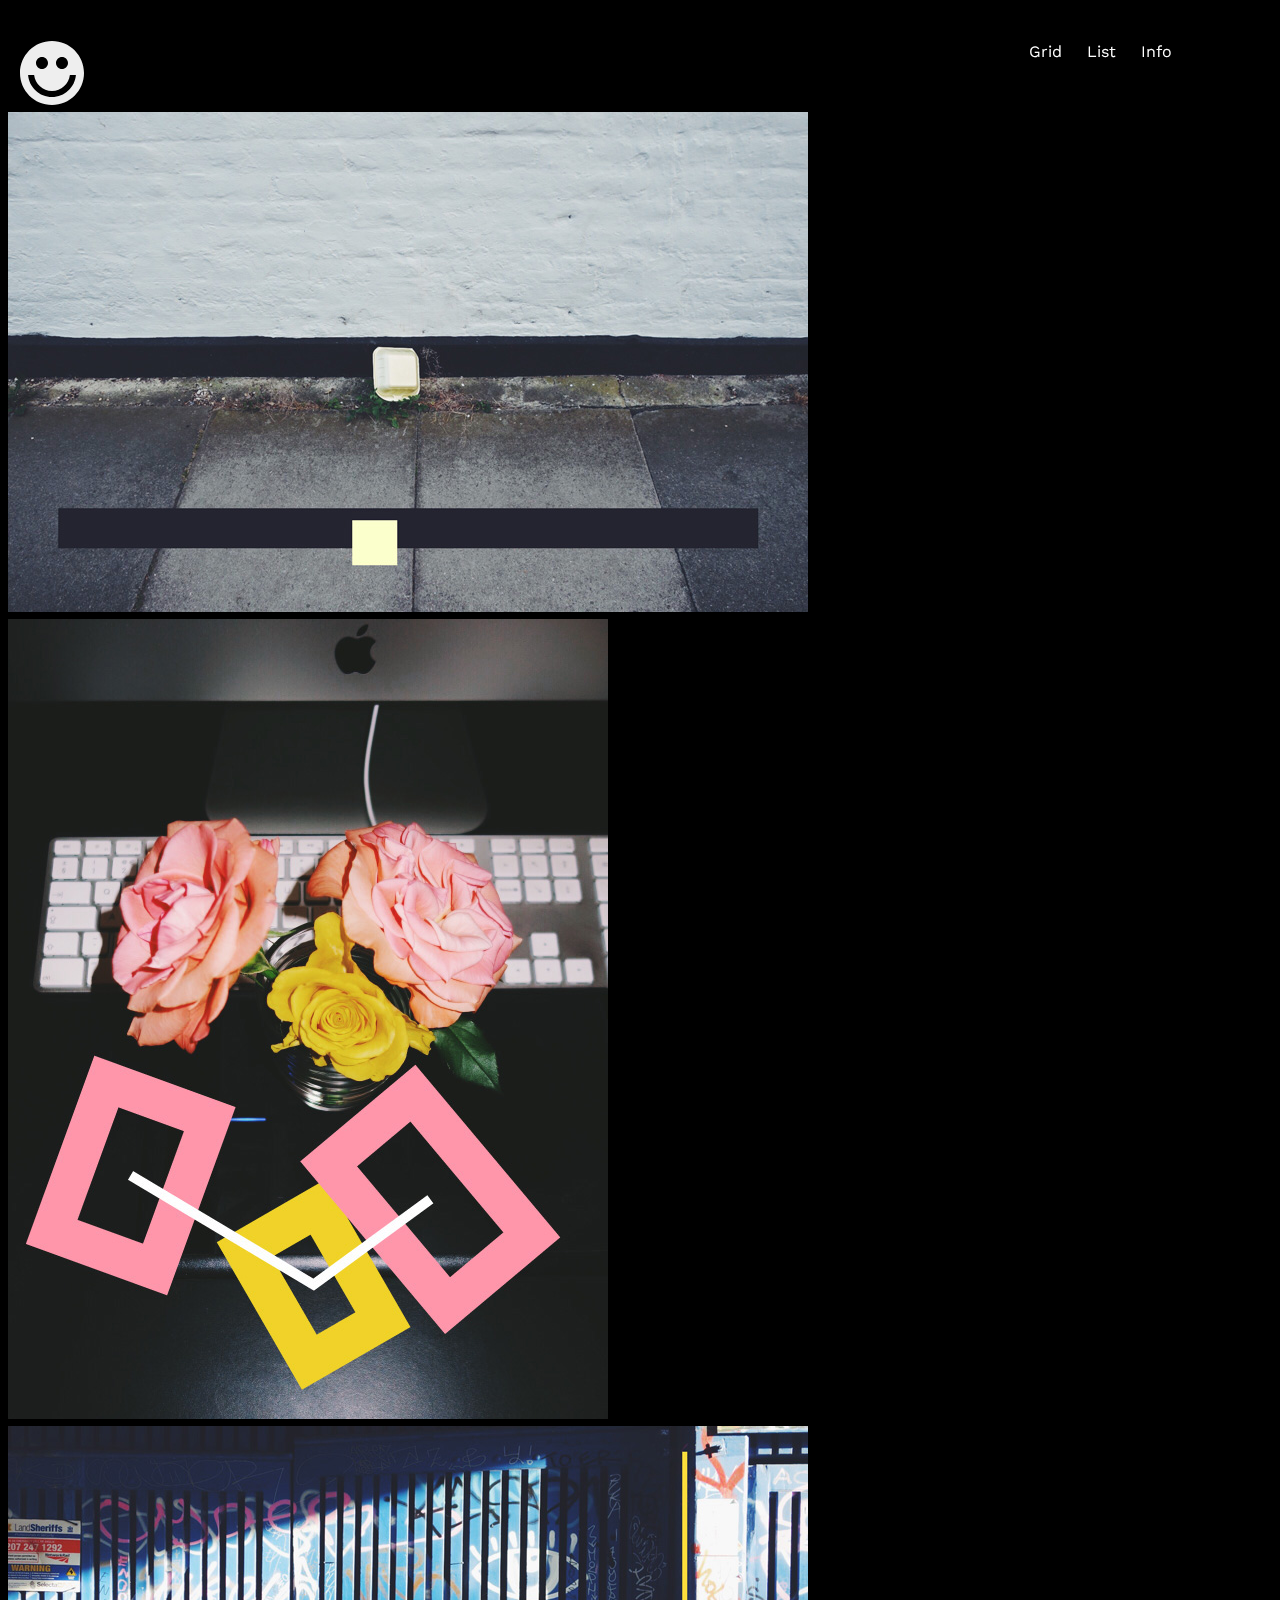
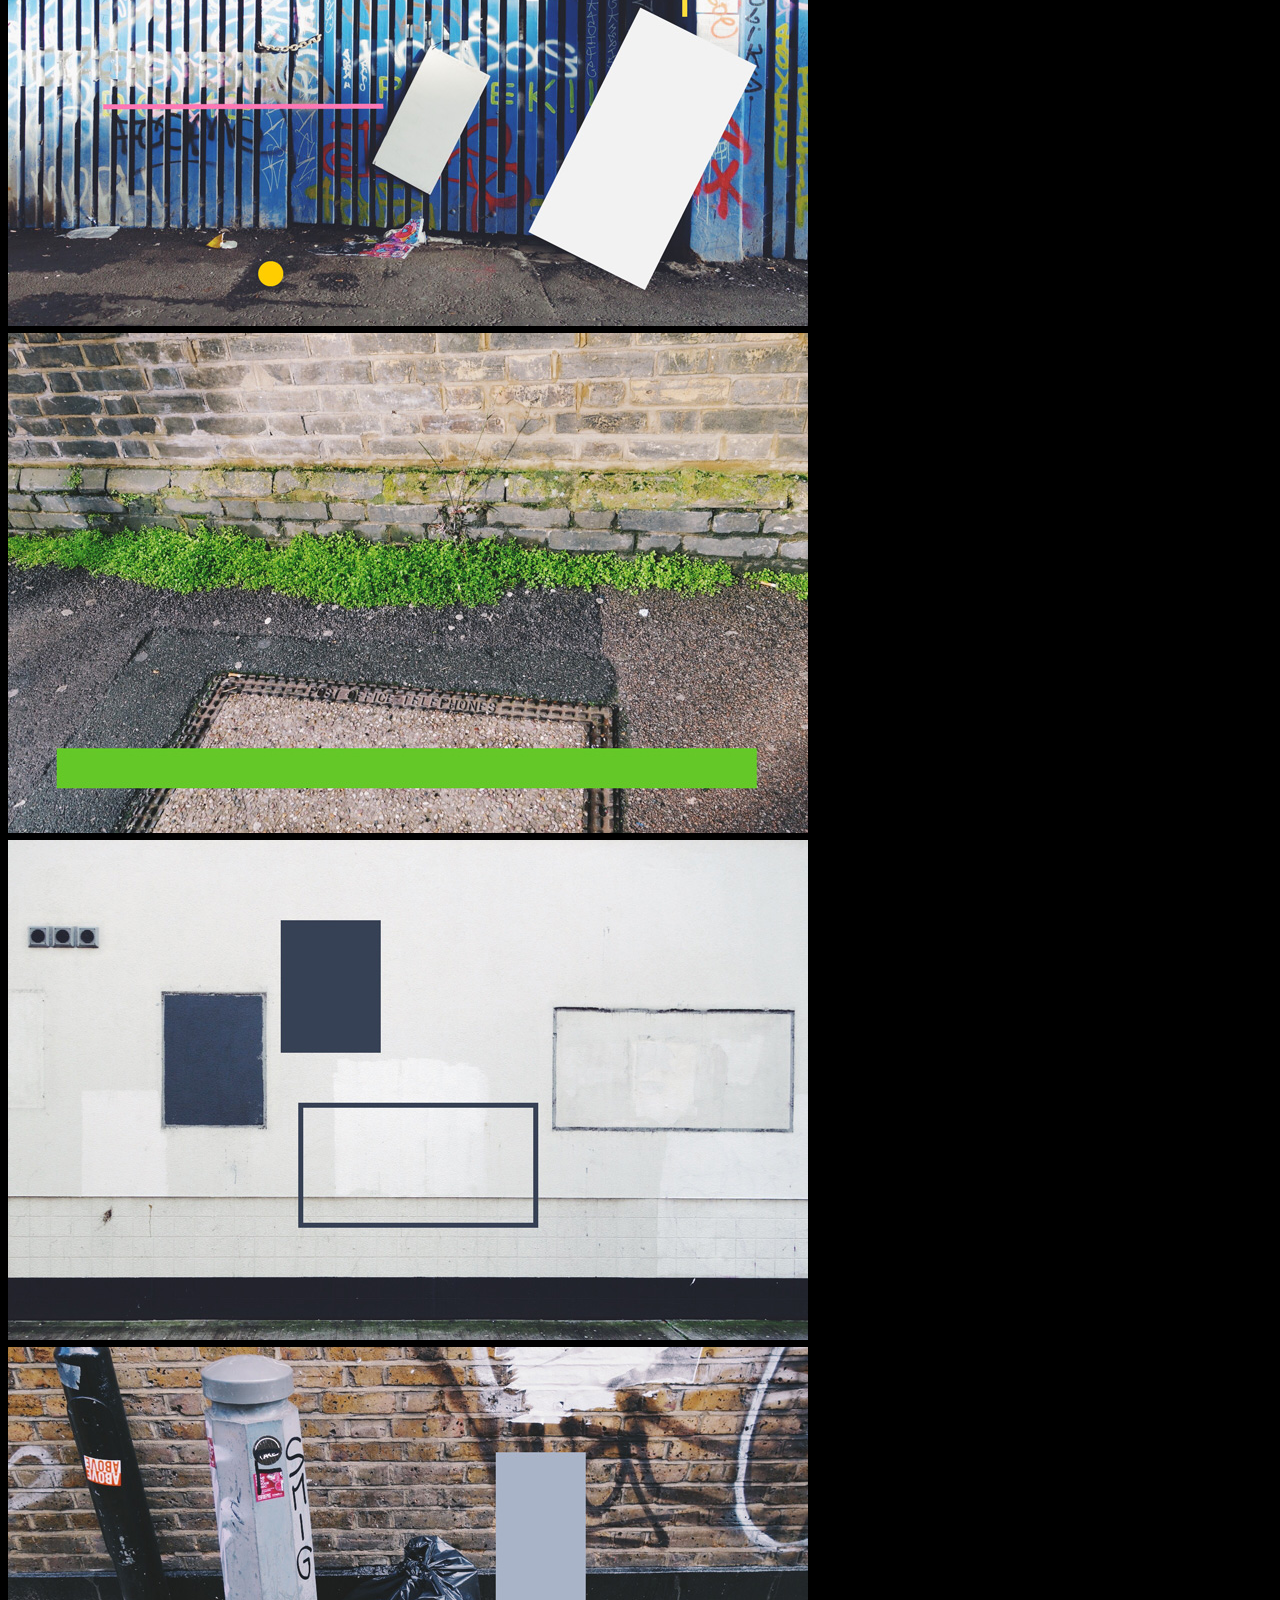
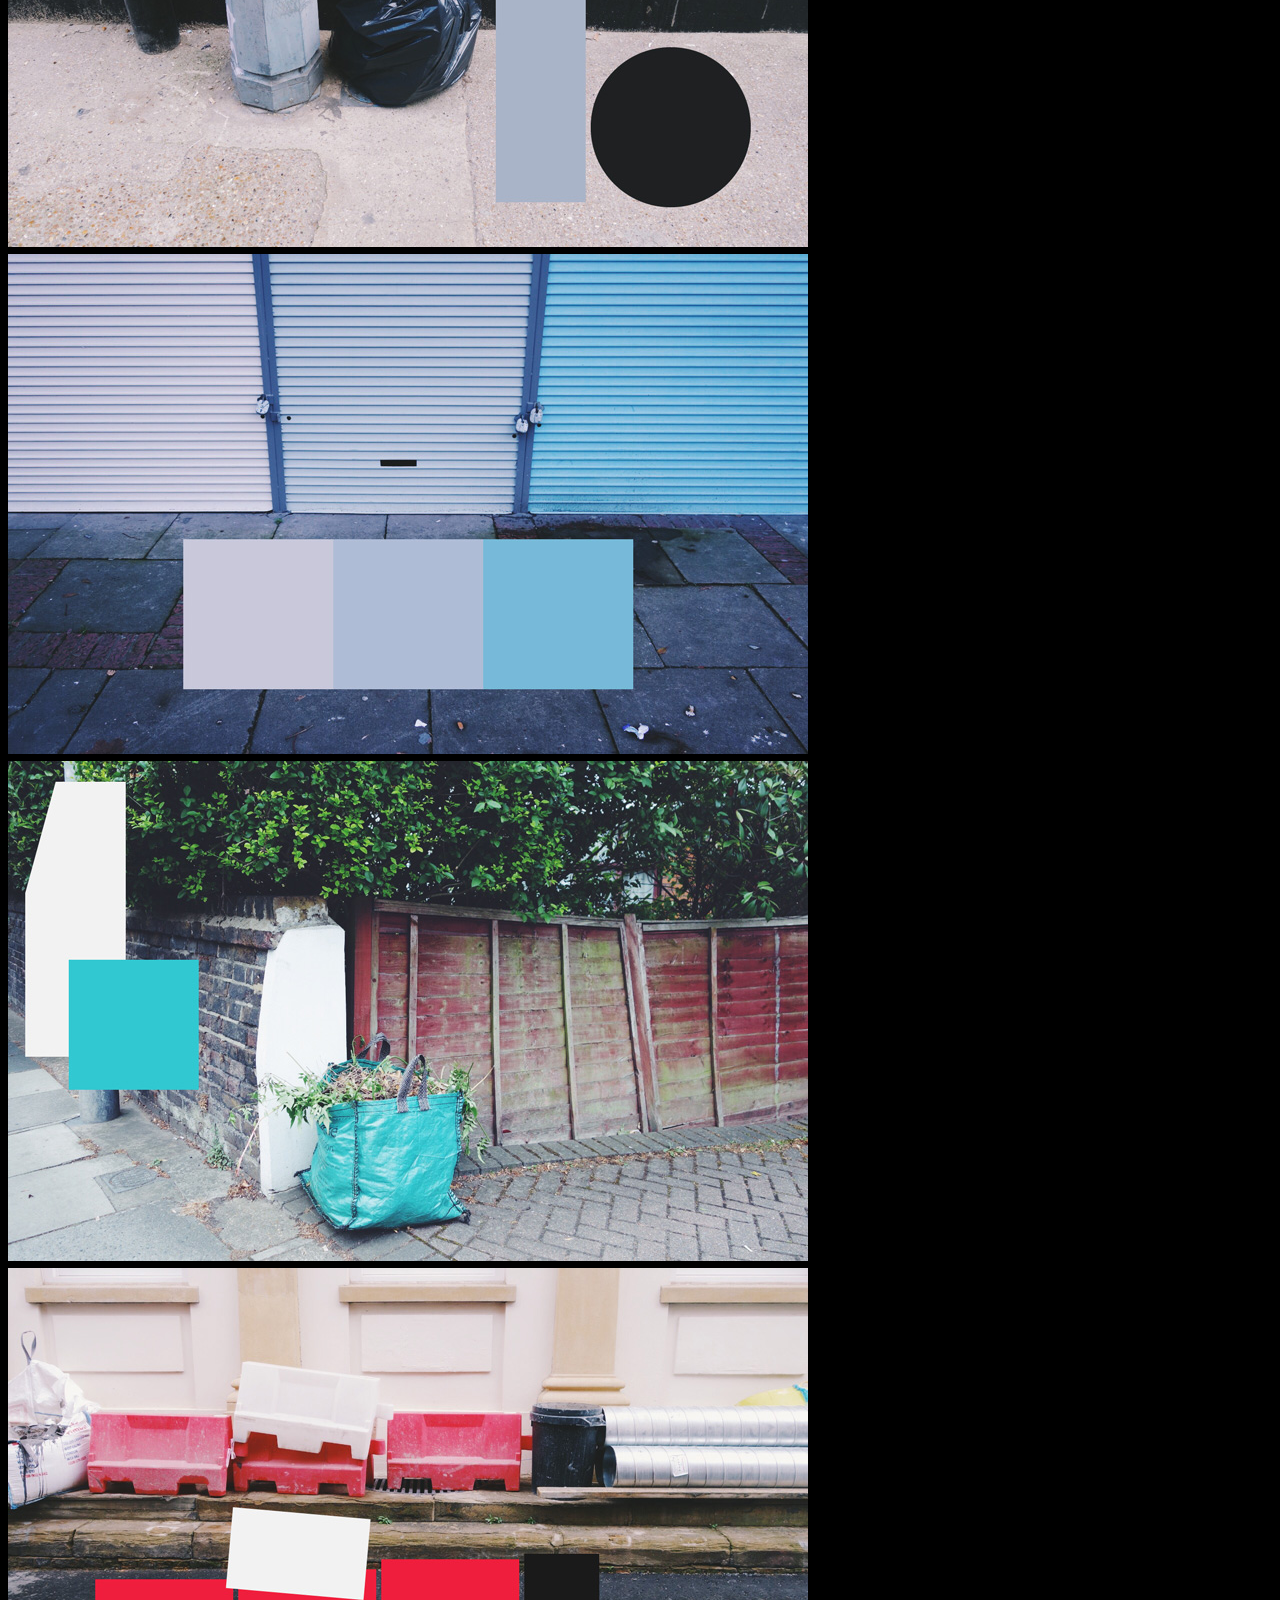
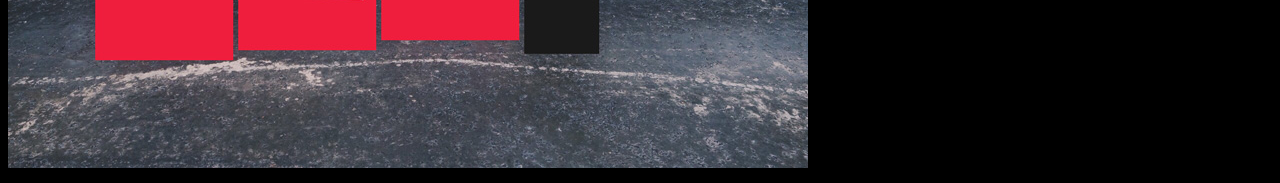
==== index.html @ b55f70d2 "Initial Commit" ====
<!DOCTYPE html>
<html lang="en">
<head>
    <meta charset="UTF-8">
    <meta http-equiv="X-UA-Compatible" content="IE=edge">
    <meta name="viewport" content="width=device-width, initial-scale=1.0">
    <link rel="stylesheet" href="style.css">
    <link rel="preconnect" href="https://fonts.googleapis.com">
    <link rel="preconnect" href="https://fonts.gstatic.com" crossorigin>
    <link href="https://fonts.googleapis.com/css2?family=Work+Sans&display=swap" rel="stylesheet">
    <title>Document</title>
</head>
<body>
    

    <header>
        <h1>
            <img src="/assets/logo.svg" alt="">
        </h1>
        <nav>
            <a class="selected" href="grid.html">Grid</a>
            <a href="list.html">List</a>
            <a href="info.html">Info</a>
        </nav>
    </header>
    
    <section>
        <div class="photo">
            <img src="/assets/image_1.jpg" alt="">
        </div>
        <div class="photo">
            <img src="/assets/image_2.jpg" alt="">
        </div>
        <div class="photo">
            <img src="/assets/image_3.jpg" alt="">
        </div>
        <div class="photo">
            <img src="/assets/image_4.jpg" alt="">
        </div>
        <div class="photo">
            <img src="/assets/image_5.jpg" alt="">
        </div>
        <div class="photo">
            <img src="/assets/image_6.jpg" alt="">
        </div>
        <div class="photo">
            <img src="/assets/image_7.jpg" alt="">
        </div>
        <div class="photo">
            <img src="/assets/image_8.jpg" alt="">
        </div>
        <div class="photo">
            <img src="/assets/image_9.jpg" alt="">
        </div>
    </section>
</body>
</html>
---- style.css ----
body {
    font-family: 'Work Sans', sans-serif;
    font-size: 16px;
    line-height: 1.5;
    color: #fff;
    background-color: #000;
    /* we add some padding top to create the space for our fixed header */
    padding-top: 104px;

}

a {
    color: #fff;
    text-decoration: none;
}

header {
    overflow: hidden;
    position: fixed;
    top: 0;
    left: 0;
    width: 90%;
    padding: 20px;
    display: flex;
    justify-content: space-between;

}

header h1 {

    width: 64px;
}

header nav {
    margin-top: 20px;
}

header nav a {
    margin-left: 20px;
}

.selected {
    border-bottom: 2px
}
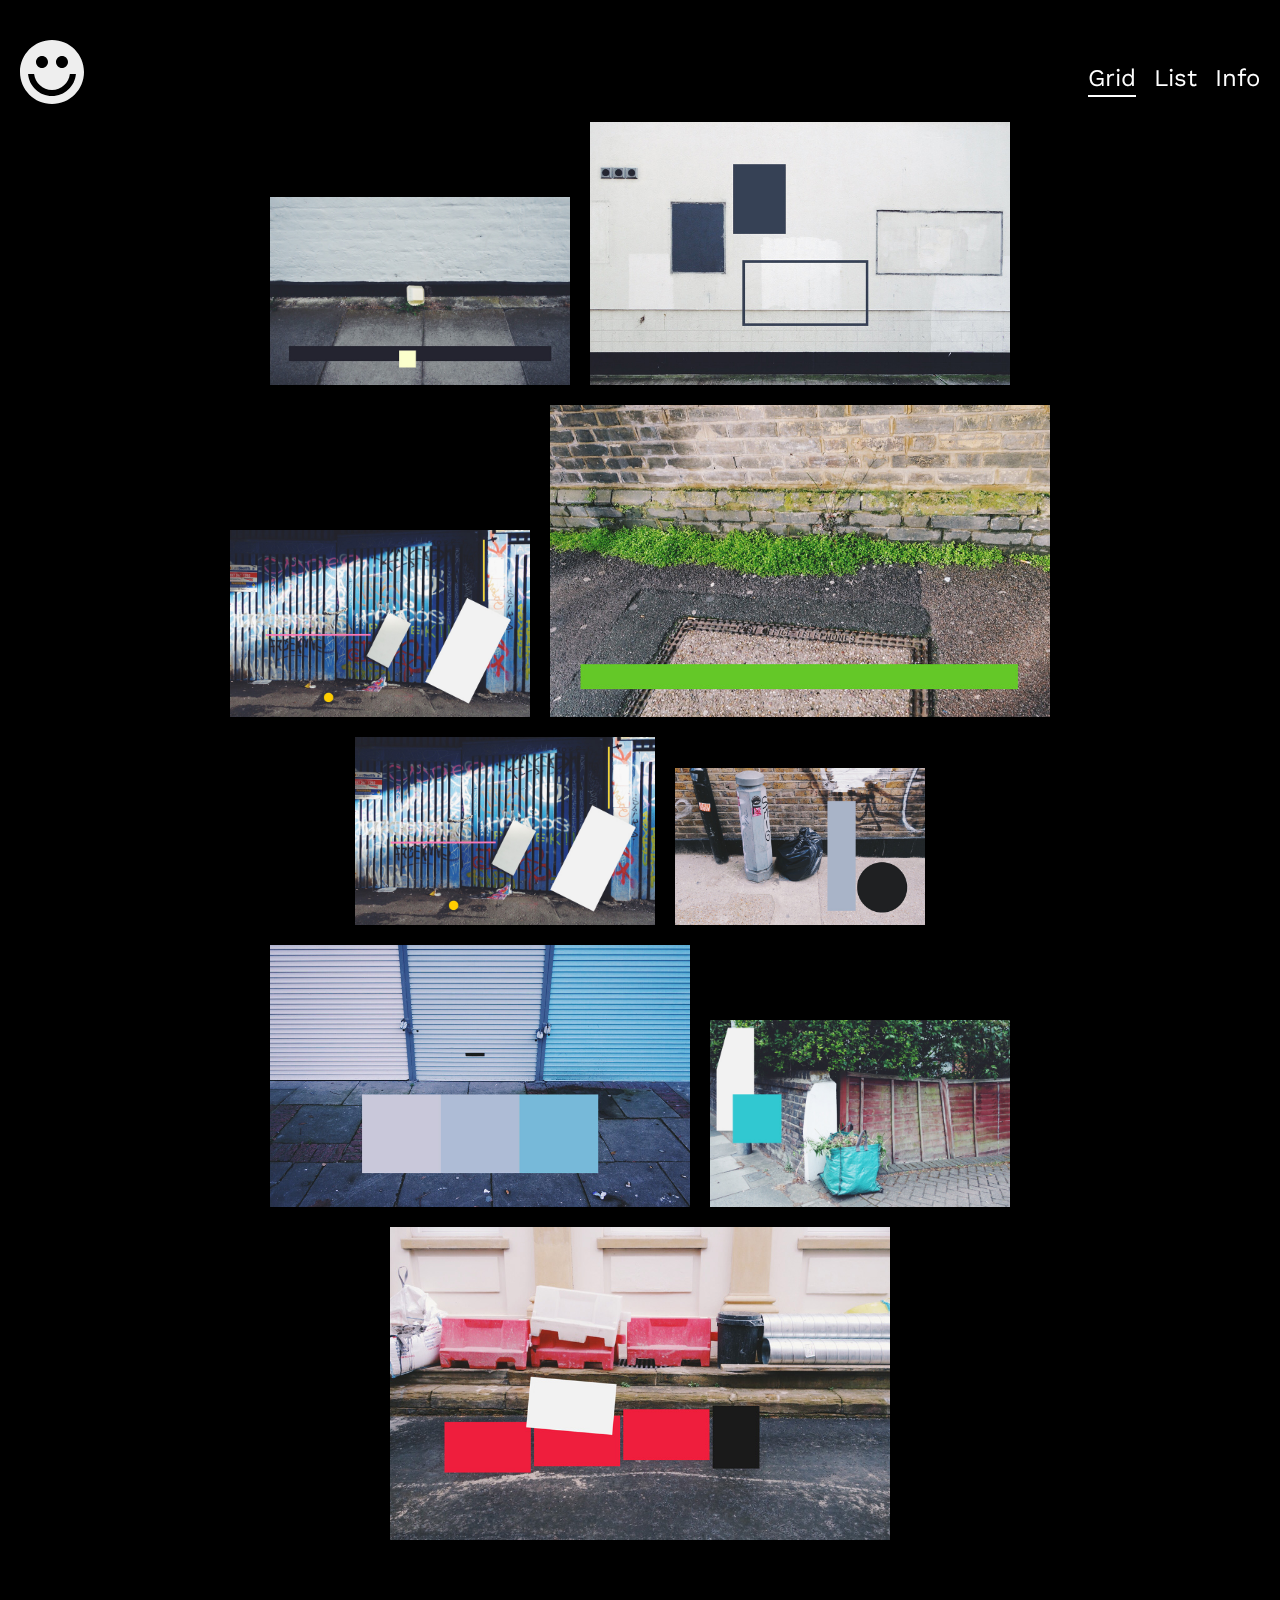
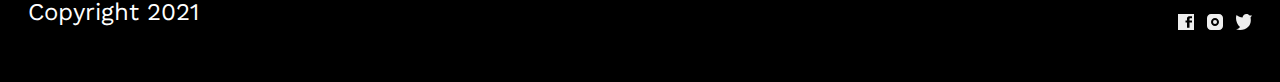
==== commit d7e3b0b6: "completed design" ====
--- a/index.html
+++ b/index.html
@@ -24,34 +24,63 @@
         </nav>
     </header>
     
-    <section>
+    <section class="photos">
         <div class="photo">
-            <img src="/assets/image_1.jpg" alt="">
+            <div class="overlay">
+                <h2>Black Lines Yellow Box</h2>
+            </div>
+            <img src="/assets/image_1.jpg" alt=""/>
+        </div>
+        <div class="photo large">
+            <div class="overlay">
+                <h2>Desk Flowers</h2>
+            </div>
+            <img src="/assets/image_5.jpg" alt=""/>
         </div>
         <div class="photo">
-            <img src="/assets/image_2.jpg" alt="">
+            <div class="overlay">
+                <h2>Black Lines Yellow Box</h2>
+            </div>
+            <img src="/assets/image_3.jpg" alt=""/>
+        </div>
+        <div class="photo xlarge">
+            <div class="overlay"></div>
+            <img src="/assets/image_4.jpg" alt=""/>
+        </div>
+        <div class="photo ">
+            <div class="overlay"></div>
+            <img src="/assets/image_3.jpg" alt=""/>
+        </div>
+        <div class="photo small">
+            <div class="overlay"></div>
+            <img src="/assets/image_6.jpg" alt=""/>
+        </div>
+        <div class="photo large">
+            <div class="overlay"></div>
+            <img src="/assets/image_7.jpg" alt=""/>
         </div>
         <div class="photo">
-            <img src="/assets/image_3.jpg" alt="">
+            <div class="overlay"></div>
+            <img src="/assets/image_8.jpg" alt=""/>
         </div>
-        <div class="photo">
-            <img src="/assets/image_4.jpg" alt="">
-        </div>
-        <div class="photo">
-            <img src="/assets/image_5.jpg" alt="">
-        </div>
-        <div class="photo">
-            <img src="/assets/image_6.jpg" alt="">
-        </div>
-        <div class="photo">
-            <img src="/assets/image_7.jpg" alt="">
-        </div>
-        <div class="photo">
-            <img src="/assets/image_8.jpg" alt="">
-        </div>
-        <div class="photo">
-            <img src="/assets/image_9.jpg" alt="">
+        <div class="photo xlarge">
+            <div class="overlay"></div>
+            <img src="/assets/image_9.jpg" alt=""/>
         </div>
     </section>
+    <footer>
+        <p>Copyright 2021</p>
+        <nav>
+            <a href="http://facebook.com">
+                <img src="/assets/icon-facebook.svg" alt="">
+            </a>
+            <a href="http://instagram.com">
+                <img src="/assets/icon-instagram.svg" alt="">
+            </a>
+            <a href="http://twitter.com">
+                <img src="/assets/icon-twitter.svg" alt="">
+            </a>
+        </nav>
+    </footer>
 </body>
 </html>--- a/style.css
+++ b/style.css
@@ -1,44 +1,217 @@
+* {
+  box-sizing: border-box;
+}
+
 body {
-    font-family: 'Work Sans', sans-serif;
-    font-size: 16px;
-    line-height: 1.5;
-    color: #fff;
-    background-color: #000;
-    /* we add some padding top to create the space for our fixed header */
-    padding-top: 104px;
-
+  font-family: 'Work Sans', sans-serif;
+  font-size: 24px;
+  line-height: 1.5;
+  color: #fff;
+  background-color: #000;
+  /* we add some padding top to create the space for our fixed header */
+  /* padding-top: 104px; */
+  padding-top: 104px;
+}
+img,
+iframe {
+  vertical-align: bottom;
+  max-width: 100%;
+}
+h2 {
+  /* margin: 0; */
 }
 
 a {
-    color: #fff;
-    text-decoration: none;
+  color: #fff;
+  text-decoration: none;
 }
 
 header {
-    overflow: hidden;
-    position: fixed;
-    top: 0;
-    left: 0;
-    width: 90%;
+  /* overflow: hidden; */
+  position: fixed;
+  top: 0;
+  left: 0;
+  width: 100%;
+  padding: 0 20px;
+  display: flex;
+  justify-content: space-between;
+  align-items: center;
+  z-index: 2;
+}
+
+header h1 {
+  width: 64px;
+}
+
+header nav {
+  margin-top: 20px;
+}
+
+header nav a {
+  margin-left: 10px;
+  transition: border 0.3s ease-in;
+  border-bottom: solid 2px rgba(0,0,0,0);
+  padding-bottom: 3px;
+}
+
+
+header nav a:hover {
+    border-color:#555;
+} 
+header nav a.selected {
+  border-color: #fff;
+}
+
+.photos {
+    max-width: 960px;
+    margin-left: auto;
+    margin-right: auto;
+    padding-left: 10px;
+    padding-right: 10px;
+    display: flex;
+    flex-wrap: wrap;
+    align-items: flex-end;
+    justify-content: center;
+}
+
+.photo {
+  /* inline block gives us the best of both inline and block elements allowing us to stack them side by side and allign elements vertically */
+  /* display: inline-block; */
+  position: relative;
+  width: 300px;
+  margin: 10px;
+  /* vertical-align: top; */
+}
+
+.photo img {
+    transition: filter 0.3s
+}
+
+.photo:hover img {
+filter: grayscale(100%);
+}
+
+.photo:hover .overlay {
+  opacity: 1;
+}
+
+.photo h2 {
+    position: absolute;
+    left: -15px;
+    top: -15px;
+    font-size: 32px;
+    line-height: 1.2;
+  }
+
+.overlay {
+  position: absolute;
+  top: 0;
+  left: 0;
+  width: 100%;
+  height: 100%;
+  background-color: rgba(0, 0, 0, 0.7);
+  opacity: 0;
+  transition: opacity 0.3s;
+  z-index: 2;
+}
+
+.small {
+  width: 250px;
+}
+
+.large {
+  width: 420px;
+}
+
+.xlarge {
+  width: 500px;
+}
+
+footer {
+  overflow: hidden;
+}
+
+footer p {
+  float: left;
+}
+
+footer {
     padding: 20px;
     display: flex;
     justify-content: space-between;
-
-}
-
+    align-items: center;
+  }
+  
+  footer nav a {
+    width: 16px;
+    margin-left: 5px;
+    display: inline-block;
+  }
+  
+
+header,
 header h1 {
-
-    width: 64px;
-}
-
-header nav {
-    margin-top: 20px;
-}
-
-header nav a {
-    margin-left: 20px;
-}
-
-.selected {
-    border-bottom: 2px
-}+    transition: all 0.3s ease;
+}
+
+.hidden {
+    transform: translateY(-100%);
+}
+
+
+.compact h1 {
+    width:32px;
+}
+
+.list {
+    max-width: 640px;
+    margin-left: auto;
+    margin-right: auto;
+    font-size: 48px;
+    line-height: 1.2;
+    margin-top: 120px;
+  }
+  
+  .list a img {
+    opacity: 0;
+    position: fixed;
+    top: 50%;
+    left: 50%;
+    transform: translate(-50%, -50%);
+    max-width: 500px;
+    
+    /* is this will tell the browser to ignore any default mouse 
+    interactions on this img element */
+    pointer-events: none;
+    
+  
+    transition: opacity 0.3s;
+  }
+  
+  /* this is a pseudo element that allows us to insert content 
+  before and after an element */
+  .list a:after {
+    content: '/';
+  }
+  
+  /* but not the last one! */
+  .list a:last-child:after {
+    content: '';
+  }
+  
+  .list a:hover img {
+    opacity: 1;
+  }
+  
+  .list a {
+    transition: color 0.3s;
+  }
+  
+  .list:hover a {
+    color: #4d4d4d;
+  }
+  
+  .list a:hover {
+    color: #fff;
+  }
+  